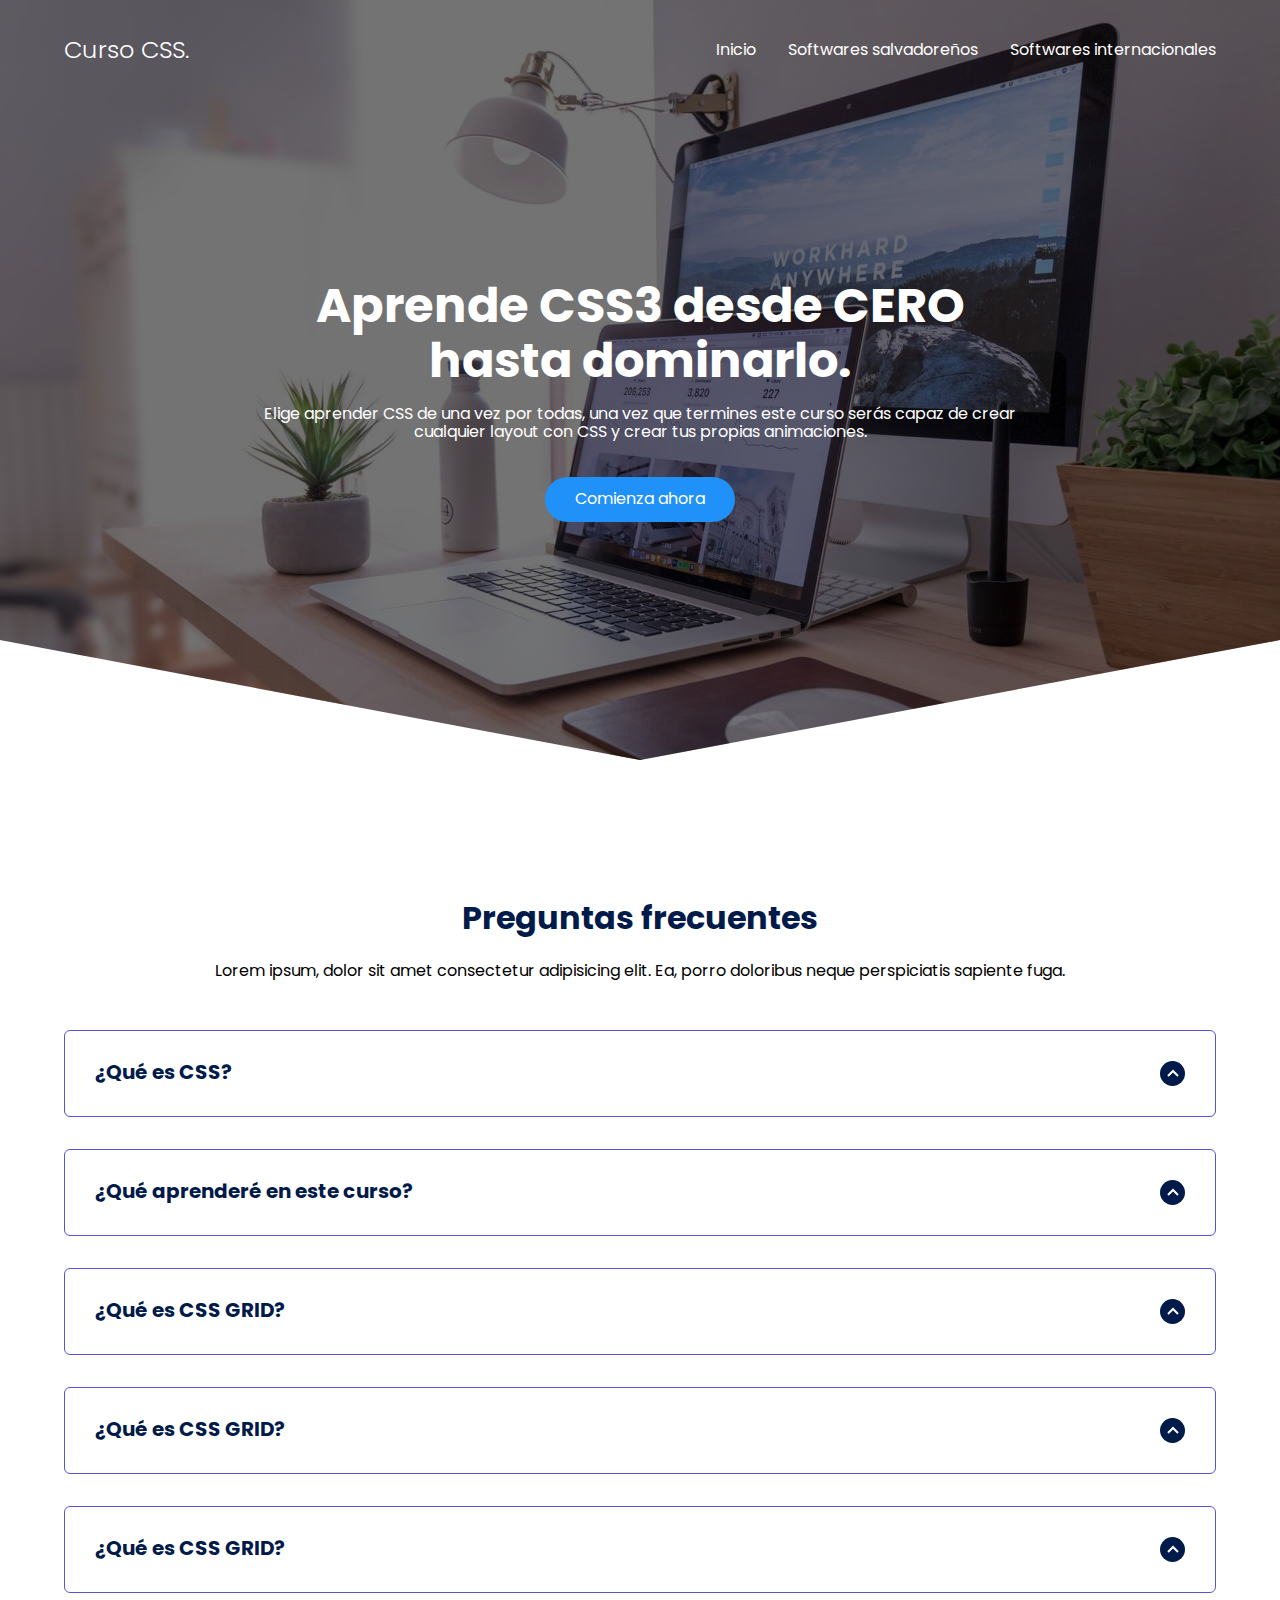
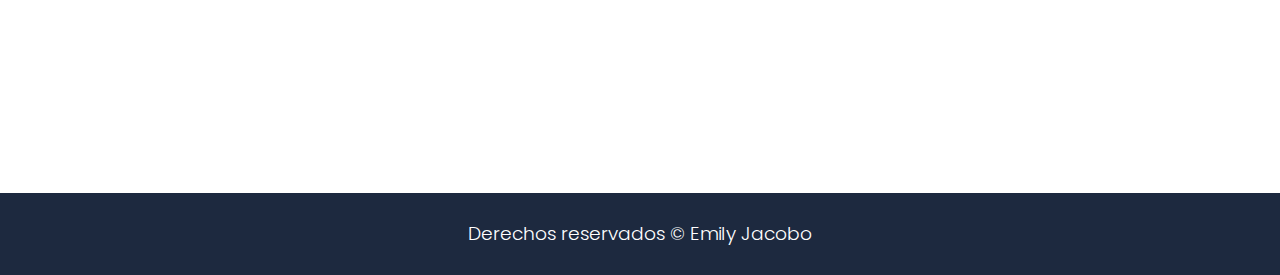
==== pages/softinter.html @ be158522 "PÁGINA CASI LISTA" ====
<!DOCTYPE html>
<html lang="es">

<head>
    <meta charset="UTF-8">
    <meta http-equiv="X-UA-Compatible" content="IE=edge">
    <meta name="viewport" content="width=device-width, initial-scale=1.0">
    <title>MASTER EN CSS</title>
    <link rel="stylesheet" href="../css/estilos.css">
    <link rel="stylesheet" href="../css/style.css">

</head>

<body>

    <header class="hero">
        <nav class="nav container">
            <div class="nav__logo">
                <h2 class="nav__title">Curso CSS.</h2>
            </div>

            <ul class="nav__link nav__link--menu">
                <li class="nav__items">
                    <a href="../index.html" class="nav__links">Inicio</a>
                </li>
                <li class="nav__items">
                    <a href="../pages/softsv.html" class="nav__links">Softwares salvadoreños</a>
                </li>
                <li class="nav__items">
                    <a href="#" class="nav__links">Softwares internacionales</a>
                </li>
                <img src="./images/close.svg" class="nav__close">
            </ul>

            <div class="nav__menu">
                <img src="./images/menu.svg" class="nav__img">
            </div>
        </nav>

        <section class="hero__container container">
            <h1 class="hero__title">Aprende CSS3 desde CERO hasta dominarlo.</h1>
            <p class="hero__paragraph">Elige aprender CSS de una vez por todas, una vez que termines este curso serás
                capaz de crear cualquier layout con CSS y crear tus propias animaciones.</p>
            <a href="#" class="cta">Comienza ahora</a>
        </section>
    </header>

    <main>

        <section class="questions container">
            <h2 class="subtitle">Preguntas frecuentes</h2>
            <p class="questions__paragraph">Lorem ipsum, dolor sit amet consectetur adipisicing elit. Ea, porro
                doloribus neque perspiciatis sapiente fuga.</p>

            <section class="questions__container">
                <article class="questions__padding">
                    <div class="questions__answer">
                        <h3 class="questions__title">¿Qué es CSS?
                            <span class="questions__arrow">
                                <img src="../img/arrow.svg" class="questions__img">
                            </span>
                        </h3>

                        <p class="questions__show">Lorem ipsum, dolor sit amet consectetur adipisicing elit. Quos
                            facere, quidem eum id excepturi assumenda explicabo nam accusamus veritatis voluptates
                            eveniet adipisci, dicta nihil nemo modi possimus officiis quam atque? Lorem ipsum, dolor sit
                            amet consectetur adipisicing elit. Quos facere, quidem eum id excepturi assumenda explicabo
                            nam accusamus veritatis voluptates eveniet adipisci, dicta nihil nemo modi possimus officiis
                            quam atque?</p>
                    </div>
                </article>

                <article class="questions__padding">
                    <div class="questions__answer">
                        <h3 class="questions__title">¿Qué aprenderé en este curso?
                            <span class="questions__arrow">
                                <img src="../img/arrow.svg" class="questions__img">
                            </span>
                        </h3>

                        <p class="questions__show">Lorem ipsum, dolor sit amet consectetur adipisicing elit. Quos
                            facere, quidem eum id excepturi assumenda explicabo nam accusamus veritatis voluptates
                            eveniet adipisci, dicta nihil nemo modi possimus officiis quam atque? Lorem ipsum, dolor sit
                            amet consectetur adipisicing elit. Quos facere, quidem eum id excepturi assumenda explicabo
                            nam accusamus veritatis voluptates eveniet adipisci, dicta nihil nemo modi possimus officiis
                            quam atque?</p>
                    </div>
                </article>

                <article class="questions__padding">
                    <div class="questions__answer">
                        <h3 class="questions__title">¿Qué es CSS GRID?
                            <span class="questions__arrow">
                                <img src="../img/arrow.svg" class="questions__img">
                            </span>
                        </h3>

                        <p class="questions__show">Lorem ipsum, dolor sit amet consectetur adipisicing elit. Quos
                            facere, quidem eum id excepturi assumenda explicabo nam accusamus veritatis voluptates
                            eveniet adipisci, dicta nihil nemo modi possimus officiis quam atque? Lorem ipsum, dolor sit
                            amet consectetur adipisicing elit. Quos facere, quidem eum id excepturi assumenda explicabo
                            nam accusamus veritatis voluptates eveniet adipisci, dicta nihil nemo modi possimus officiis
                            quam atque?</p>
                    </div>
                </article>

                <article class="questions__padding">
                    <div class="questions__answer">
                        <h3 class="questions__title">¿Qué es CSS GRID?
                            <span class="questions__arrow">
                                <img src="../img/arrow.svg" class="questions__img">
                            </span>
                        </h3>

                        <p class="questions__show">Lorem ipsum, dolor sit amet consectetur adipisicing elit. Quos
                            facere, quidem eum id excepturi assumenda explicabo nam accusamus veritatis voluptates
                            eveniet adipisci, dicta nihil nemo modi possimus officiis quam atque? Lorem ipsum, dolor sit
                            amet consectetur adipisicing elit. Quos facere, quidem eum id excepturi assumenda explicabo
                            nam accusamus veritatis voluptates eveniet adipisci, dicta nihil nemo modi possimus officiis
                            quam atque?</p>
                    </div>
                </article>

                <article class="questions__padding">
                    <div class="questions__answer">
                        <h3 class="questions__title">¿Qué es CSS GRID?
                            <span class="questions__arrow">
                                <img src="../img/arrow.svg" class="questions__img">
                            </span>
                        </h3>

                        <p class="questions__show">Lorem ipsum, dolor sit amet consectetur adipisicing elit. Quos
                            facere, quidem eum id excepturi assumenda explicabo nam accusamus veritatis voluptates
                            eveniet adipisci, dicta nihil nemo modi possimus officiis quam atque? Lorem ipsum, dolor sit
                            amet consectetur adipisicing elit. Quos facere, quidem eum id excepturi assumenda explicabo
                            nam accusamus veritatis voluptates eveniet adipisci, dicta nihil nemo modi possimus officiis
                            quam atque?</p>
                    </div>
                </article>
            </section>

        </section>
    </main>

    <footer class="footer">

        <section class="footer__copy container">
            <h3 class="footer__copyright">Derechos reservados &copy; Emily Jacobo</h3>
        </section>
    </footer>

    <script src="../js/questions.js"></script>
</body>

</html>
---- css/estilos.css ----
/*! normalize.css v8.0.1 | MIT License | github.com/necolas/normalize.css */

/* Document
   ========================================================================== */

/**
 * 1. Correct the line height in all browsers.
 * 2. Prevent adjustments of font size after orientation changes in iOS.
 */

 *{
    margin: 0;
    box-sizing: border-box;
} 

html {
    line-height: 1.15;
    /* 1 */
    -webkit-text-size-adjust: 100%;
    /* 2 */
}

/* Sections
     ========================================================================== */

/**
   * Remove the margin in all browsers.
   */

body {
    margin: 0;
}

/**
   * Render the `main` element consistently in IE.
   */

main {
    display: block;
}

/**
   * Correct the font size and margin on `h1` elements within `section` and
   * `article` contexts in Chrome, Firefox, and Safari.
   */

h1 {
    font-size: 2em;
    margin: 0;
}

/* Grouping content
     ========================================================================== */

/**
   * 1. Add the correct box sizing in Firefox.
   * 2. Show the overflow in Edge and IE.
   */

hr {
    box-sizing: content-box;
    /* 1 */
    height: 0;
    /* 1 */
    overflow: visible;
    /* 2 */
}

/**
   * 1. Correct the inheritance and scaling of font size in all browsers.
   * 2. Correct the odd `em` font sizing in all browsers.
   */

pre {
    font-family: monospace, monospace;
    /* 1 */
    font-size: 1em;
    /* 2 */
}

/* Text-level semantics
     ========================================================================== */

/**
   * Remove the gray background on active links in IE 10.
   */

a {
    background-color: transparent;
}

/**
   * 1. Remove the bottom border in Chrome 57-
   * 2. Add the correct text decoration in Chrome, Edge, IE, Opera, and Safari.
   */

abbr[title] {
    border-bottom: none;
    /* 1 */
    text-decoration: underline;
    /* 2 */
    text-decoration: underline dotted;
    /* 2 */
}

/**
   * Add the correct font weight in Chrome, Edge, and Safari.
   */

b,
strong {
    font-weight: bolder;
}

/**
   * 1. Correct the inheritance and scaling of font size in all browsers.
   * 2. Correct the odd `em` font sizing in all browsers.
   */

code,
kbd,
samp {
    font-family: monospace, monospace;
    /* 1 */
    font-size: 1em;
    /* 2 */
}

/**
   * Add the correct font size in all browsers.
   */

small {
    font-size: 80%;
}

/**
   * Prevent `sub` and `sup` elements from affecting the line height in
   * all browsers.
   */

sub,
sup {
    font-size: 75%;
    line-height: 0;
    position: relative;
    vertical-align: baseline;
}

sub {
    bottom: -0.25em;
}

sup {
    top: -0.5em;
}

/* Embedded content
     ========================================================================== */

/**
   * Remove the border on images inside links in IE 10.
   */

img {
    border-style: none;
}

/* Forms
     ========================================================================== */

/**
   * 1. Change the font styles in all browsers.
   * 2. Remove the margin in Firefox and Safari.
   */

button,
input,
optgroup,
select,
textarea {
    font-family: inherit;
    /* 1 */
    font-size: 100%;
    /* 1 */
    line-height: 1.15;
    /* 1 */
    margin: 0;
    /* 2 */
}

/**
   * Show the overflow in IE.
   * 1. Show the overflow in Edge.
   */

button,
input {
    /* 1 */
    overflow: visible;
}

/**
   * Remove the inheritance of text transform in Edge, Firefox, and IE.
   * 1. Remove the inheritance of text transform in Firefox.
   */

button,
select {
    /* 1 */
    text-transform: none;
}

/**
   * Correct the inability to style clickable types in iOS and Safari.
   */

button,
[type="button"],
[type="reset"],
[type="submit"] {
    -webkit-appearance: button;
}

/**
   * Remove the inner border and padding in Firefox.
   */

button::-moz-focus-inner,
[type="button"]::-moz-focus-inner,
[type="reset"]::-moz-focus-inner,
[type="submit"]::-moz-focus-inner {
    border-style: none;
    padding: 0;
}

/**
   * Restore the focus styles unset by the previous rule.
   */

button:-moz-focusring,
[type="button"]:-moz-focusring,
[type="reset"]:-moz-focusring,
[type="submit"]:-moz-focusring {
    outline: 1px dotted ButtonText;
}

/**
   * Correct the padding in Firefox.
   */

fieldset {
    padding: 0.35em 0.75em 0.625em;
}

/**
   * 1. Correct the text wrapping in Edge and IE.
   * 2. Correct the color inheritance from `fieldset` elements in IE.
   * 3. Remove the padding so developers are not caught out when they zero out
   *    `fieldset` elements in all browsers.
   */

legend {
    box-sizing: border-box;
    /* 1 */
    color: inherit;
    /* 2 */
    display: table;
    /* 1 */
    max-width: 100%;
    /* 1 */
    padding: 0;
    /* 3 */
    white-space: normal;
    /* 1 */
}

/**
   * Add the correct vertical alignment in Chrome, Firefox, and Opera.
   */

progress {
    vertical-align: baseline;
}

/**
   * Remove the default vertical scrollbar in IE 10+.
   */

textarea {
    overflow: auto;
}

/**
   * 1. Add the correct box sizing in IE 10.
   * 2. Remove the padding in IE 10.
   */

[type="checkbox"],
[type="radio"] {
    box-sizing: border-box;
    /* 1 */
    padding: 0;
    /* 2 */
}

/**
   * Correct the cursor style of increment and decrement buttons in Chrome.
   */

[type="number"]::-webkit-inner-spin-button,
[type="number"]::-webkit-outer-spin-button {
    height: auto;
}

/**
   * 1. Correct the odd appearance in Chrome and Safari.
   * 2. Correct the outline style in Safari.
   */

[type="search"] {
    -webkit-appearance: textfield;
    /* 1 */
    outline-offset: -2px;
    /* 2 */
}

/**
   * Remove the inner padding in Chrome and Safari on macOS.
   */

[type="search"]::-webkit-search-decoration {
    -webkit-appearance: none;
}

/**
   * 1. Correct the inability to style clickable types in iOS and Safari.
   * 2. Change font properties to `inherit` in Safari.
   */

::-webkit-file-upload-button {
    -webkit-appearance: button;
    /* 1 */
    font: inherit;
    /* 2 */
}

/* Interactive
     ========================================================================== */

/*
   * Add the correct display in Edge, IE 10+, and Firefox.
   */

details {
    display: block;
}

/*
   * Add the correct display in all browsers.
   */

summary {
    display: list-item;
}

/* Misc
     ========================================================================== */

/**
   * Add the correct display in IE 10+.
   */

template {
    display: none;
}

/**
   * Add the correct display in IE 10.
   */

[hidden] {
    display: none;
}
---- css/style.css ----
@import url('https://fonts.googleapis.com/css2?family=Poppins:wght@300;400;600;700&display=swap');

:root {
    --padding-container: 100px 0;
    --color-title: #001A49;
}

body {
    font-family: 'Poppins', sans-serif;
}

.container {
    width: 90%;
    max-width: 1200px;
    margin: 0 auto;
    overflow: hidden;
    padding: var(--padding-container);
}

.hero {
    width: 100%;
    height: 100vh;
    min-height: 600px;
    max-height: 800px;
    position: relative;
    display: grid;
    grid-template-rows: 100px 1fr;
    color: #fff;
}

.hero::before {
    content: "";
    position: absolute;
    top: 0;
    left: 0;
    width: 100%;
    height: 100%;
    background-image: linear-gradient(180deg, #0000008c 0%, #0000008c 100%), url('../img/computer.jpg');
    background-size: cover;
    clip-path: polygon(0 0, 100% 0, 100% 80%, 50% 95%, 0 80%);
    z-index: -1;
}


/* Nav */

.nav {
    --padding-container: 0;
    height: 100%;
    display: flex;
    align-items: center;
}

.nav__title {
    font-weight: 300;
}

.nav__link {
    margin-left: auto;
    padding: 0;
    display: grid;
    grid-auto-flow: column;
    grid-auto-columns: max-content;
    gap: 2em;
}

.nav__items {
    list-style: none;
}

.nav__links {
    color: #fff;
    text-decoration: none;
}

.nav__menu {
    margin-left: auto;
    cursor: pointer;
    display: none;
}

.nav__img {
    display: block;
    width: 30px;
}


.nav__close {
    display: var(--show, none);
}


/* Hero container */

.hero__container {
    max-width: 800px;
    --padding-container: 0;
    display: grid;
    grid-auto-rows: max-content;
    align-content: center;
    gap: 1em;
    padding-bottom: 100px;
    text-align: center;
}

.hero__title {
    font-size: 3rem;
}

.hero__paragraph {
    margin-bottom: 20px;
}

.cta {
    display: inline-block;
    background-color: #2091F9;
    justify-self: center;
    color: #fff;
    text-decoration: none;
    padding: 13px 30px;
    border-radius: 32px;
}

/* About */

.about {
    text-align: center;
}

.subtitle {
    color: var(--color-title);
    font-size: 2rem;
    margin-bottom: 25px;
}


.about__paragraph {
    line-height: 1.7;
}

.about__main {
    padding-top: 80px;
    display: grid;
    width: 90%;
    margin: 0 auto;
    gap: 1em;
    overflow: hidden;
    grid-template-columns: repeat(auto-fit, minmax(260px, auto));
}


.about__icons {
    display: grid;
    gap: 1em;
    justify-items: center;
    width: 260px;
    overflow: hidden;
    margin: 0 auto;
}

.about__icon {
    width: 40px;
}

/* Knowledge */

.knowledge {
    background-color: #e5e5f7;
    background-image: radial-gradient(#444cf7 0.5px, transparent 0.5px), radial-gradient(#444cf7 0.5px, #e5e5f7 0.5px);
    background-size: 20px 20px;
    background-position: 0 0, 10px 10px;
    overflow: hidden;
}

.knowledge__container{
    display: grid;
    grid-template-columns: 1fr 1fr;
    gap: 1em;
    align-items: center;
}

.knowledge__picture{
    max-width: 500px;
}

.knowledge__paragraph{
    line-height: 1.7;
    margin-bottom: 15px;
}

.knowledge__img{
    width: 100%;
    display: block;
}

/* price */

.price{
    text-align: center;
}

.price__table{
    padding-top: 60px;
    display: flex;
    flex-wrap: wrap;
    gap: 2.5em;
    justify-content: space-evenly;
    align-items: center;
}

.price__element{
    background-color: #e5e5f7;
    text-align: center;
    border-radius: 10px;
    width: 330px;
    padding: 40px;
    --color-plan: #696871;
    --color-price: #1D293F;
    --bg-cta: #fff;
    --color-cta: #5454D4;
    --color-items: #696871;
}

.price__element--best{
    width: 370px;
    padding: 60px 40px;
    background-color: #FF7143;
    --color-plan: rgb(255 255 255 / 75%);
    --color-price: #fff;
    --bg-cta: #9F3919;
    --color-cta: #FFF;
    --color-items: #fff;
}


.price__name{
    color: var(--color-plan);
    margin-bottom: 15px;
    font-weight: 300;
}

.price__price{
    font-size: 2.5rem;
    color: var(--color-price);
}

.price__items{
    margin-top: 35px;
    display: grid;
    gap: 1em;
    font-weight: 300;
    font-size: 1.2rem;
    margin-bottom: 50px;
    color: var(--color-items);
}

.price__cta{
    display: block;
    padding: 20px 0;
    border-radius: 10px;
    text-decoration: none;
    background-color: var(--bg-cta);
    font-weight: 600;
    color: var(--color-cta);
    box-shadow: 0 0 1px rgba(0, 0, 0, .5);
}

/* Testimony */

.testimony{
    background-color: #FAEEFF ;
}

.testimony__container{
    display: grid;
    grid-template-columns: 50px 1fr 50px;
    gap: 1em;
    align-items: center;
}

.testimony__body{
    display: grid;
    grid-template-columns: 1fr max-content;
    justify-content: space-between;
    align-items: center;
    gap: 2em;
    grid-column: 2/3;
    grid-row: 1/2;
    opacity: 0;
    pointer-events: none;
}


.testimony__body--show{
    pointer-events: unset;
    opacity: 1;
    transition: opacity 1.5s ease-in-out;
}

.testimony__img{
    width: 250px;
    height: 250px;
    border-radius: 50%;
    object-fit: cover;
    object-position: 50% 30%;
}

.testimony__texts{
    max-width: 700px;
}

.testimony__course{
    background-color: royalblue;
    color: #fff;
    display: inline-block;
    padding: 5px;
}

.testimony__arrow{
    width: 90%;
    cursor: pointer;
}

/* Questions */

.questions{
    text-align: center;
}

.questions__container{
    display: grid;
    gap: 2em;
    padding-top: 50px;
    padding-bottom: 100px;
}

.questions__padding{
    padding: 0;
    transition: padding .3s;
    border: 1px solid #5454D4;
    border-radius: 6px;
}

.questions__padding--add{
    padding-bottom: 30px;
}

.questions__answer{
    padding: 0 30px 0;
    overflow: hidden;
}

.questions__title{
    text-align: left;
    display: flex;
    font-size: 20px;
    padding: 30px 0 30px;
    cursor: pointer;
    color: var(--color-title);
    justify-content: space-between;
}

.questions__arrow{
    border-radius: 50%;
    background-color: var(--color-title);
    width: 25px;
    height: 25px;
    display: flex;
    justify-content: center;
    align-items: center;
    align-self: flex-end;
    margin-left: 10px;
    transition:  transform .3s;
}

.questions__arrow--rotate{
    transform: rotate(180deg);
}

.questions__show{
    text-align: left;
    height: 0;
    transition: height .3s;
}

.questions__img{
    display: block;
}

.questions__copy{
    width: 60%;
    margin: 0 auto;
    margin-bottom: 30px;
}

/* Footer */

.footer{
    background-color: #1D293F;
}

.footer__title{
    font-weight: 300;
    font-size: 2rem;
    margin-bottom: 30px;
}

.footer__title, .footer__newsletter{
    color: #fff;
}


.footer__container{
    display: flex;
    justify-content: space-between;
    align-items: center;
    border-bottom: 1px solid #fff;
    padding-bottom: 60px;
}

.nav--footer{
    padding-bottom: 20px;
    display: grid;
    gap: 1em;
    grid-auto-flow: row;
    height: 100%;
}

.nav__link--footer{
    display: flex;
    margin: 0;
    margin-right: 20px;
    flex-wrap: wrap;
}

.footer__inputs{
    margin-top: 10px;
    display: flex;
    overflow: hidden;
}

.footer__input{
    background-color: #fff;
    height: 50px;
    display: block;
    padding-left: 10px;
    border-radius: 6px;
    font-size: 1rem;
    outline: none;
    border: none;
    margin-right: 16px;
}

.footer__submit{
    margin-left: auto;
    display: inline-block;
    height: 50px;
    padding: 0 20px ;
    background-color: #2091F9;
    border: none;
    font-size: 1rem;
    color: #fff;
    border-radius: 6px;
    cursor: pointer;
}

.footer__copy{
    --padding-container: 30px 0;
    text-align: center;
    color: #fff;
}

.footer__copyright{
    font-weight: 300;
}

.footer__icons{
    margin-bottom: 10px;
}

.footer__img{
    width: 30px;
}

/* Media queries */

@media (max-width:800px){
    .nav__menu{
        display: block;
    }

    .nav__link--menu{
        position: fixed;
        background-color: #000;
        top: 0;
        left: 0;
        height: 100%;
        width: 100%;
        display: flex;
        flex-direction: column;
        justify-content: space-evenly;
        align-items: center;
        z-index: 100;
        opacity: 0;
        pointer-events: none;
        transition: .7s opacity;
    }

    .nav__link--show{
        --show: block;
        opacity:1 ;
        pointer-events: unset;
    }

    .nav__close{
        position: absolute;
        top: 30px;
        right: 30px;
        width: 30px;
        cursor: pointer;
    }

    .hero__title{
        font-size: 2.5rem;
    }


    .about__main{
        gap: 2em;
    }

    .about__icons:last-of-type{
        grid-column: 1/-1;
    }


    .knowledge__container{
        grid-template-columns: 1fr;
        grid-template-rows: max-content 1fr;
        gap: 3em;
        text-align: center;
    }

    .knowledge__picture{
        grid-row: 1/2;
        justify-self: center;
    }

    .testimony__container{
        grid-template-columns: 30px 1fr 30px;
    }

    .testimony__body{
        grid-template-columns: 1fr;
        grid-template-rows: max-content max-content;
        gap: 3em;
        justify-items:center ;
    }


    .testimony__img{
        width: 200px;
        height: 200px;
        
    }

    .questions__copy{
        width: 100%;
    }

    .footer__container{
        flex-wrap: wrap;
    }

    .nav--footer{
        width: 100%;
        justify-items: center;
    }

    .nav__link--footer{
        width: 100%;
        justify-content: space-evenly;
        margin: 0;
    }

    .footer__form{
        width: 100%;
        justify-content: space-evenly;
    }

    .footer__input{
        flex: 1;
    }

}

@media (max-width:600px){
    .hero__title{
        font-size: 2rem;
    }

    .hero__paragraph{
        font-size: 1rem;
    }

    .subtitle{
        font-size: 1.8rem;
    }

    .price__element{
        width: 90%;
    }

    .price__element--best{
        width: 90%;
        /* padding: 40px; */
    }

    .price__price{
        font-size: 2rem;
    }

    .testimony{
        --padding-container: 60px 0;
    }

    .testimony__container{
        grid-template-columns: 28px 1fr 28px;
        gap: .9em;
    }

    .testimony__arrow{
        width: 100%;
    }

    .testimony__course{
        margin-top: 15px;
    }

    .questions__title{
        font-size: 1rem;
    }

    .footer__title{
        justify-self: start;
        margin-bottom: 15px;
    }

    .nav--footer{
        padding-bottom: 60px;
    }

    .nav__link--footer{
        justify-content: space-between;
    }

    .footer__inputs{
        flex-wrap: wrap;
    }

    .footer__input{
        flex-basis: 100%;
        margin: 0;
        margin-bottom: 16px;
    }

    .footer__submit{
        margin-right: auto;
        margin-left: 0;
        

        /* 
        margin:0;
        width: 100%;
        */
    }
}
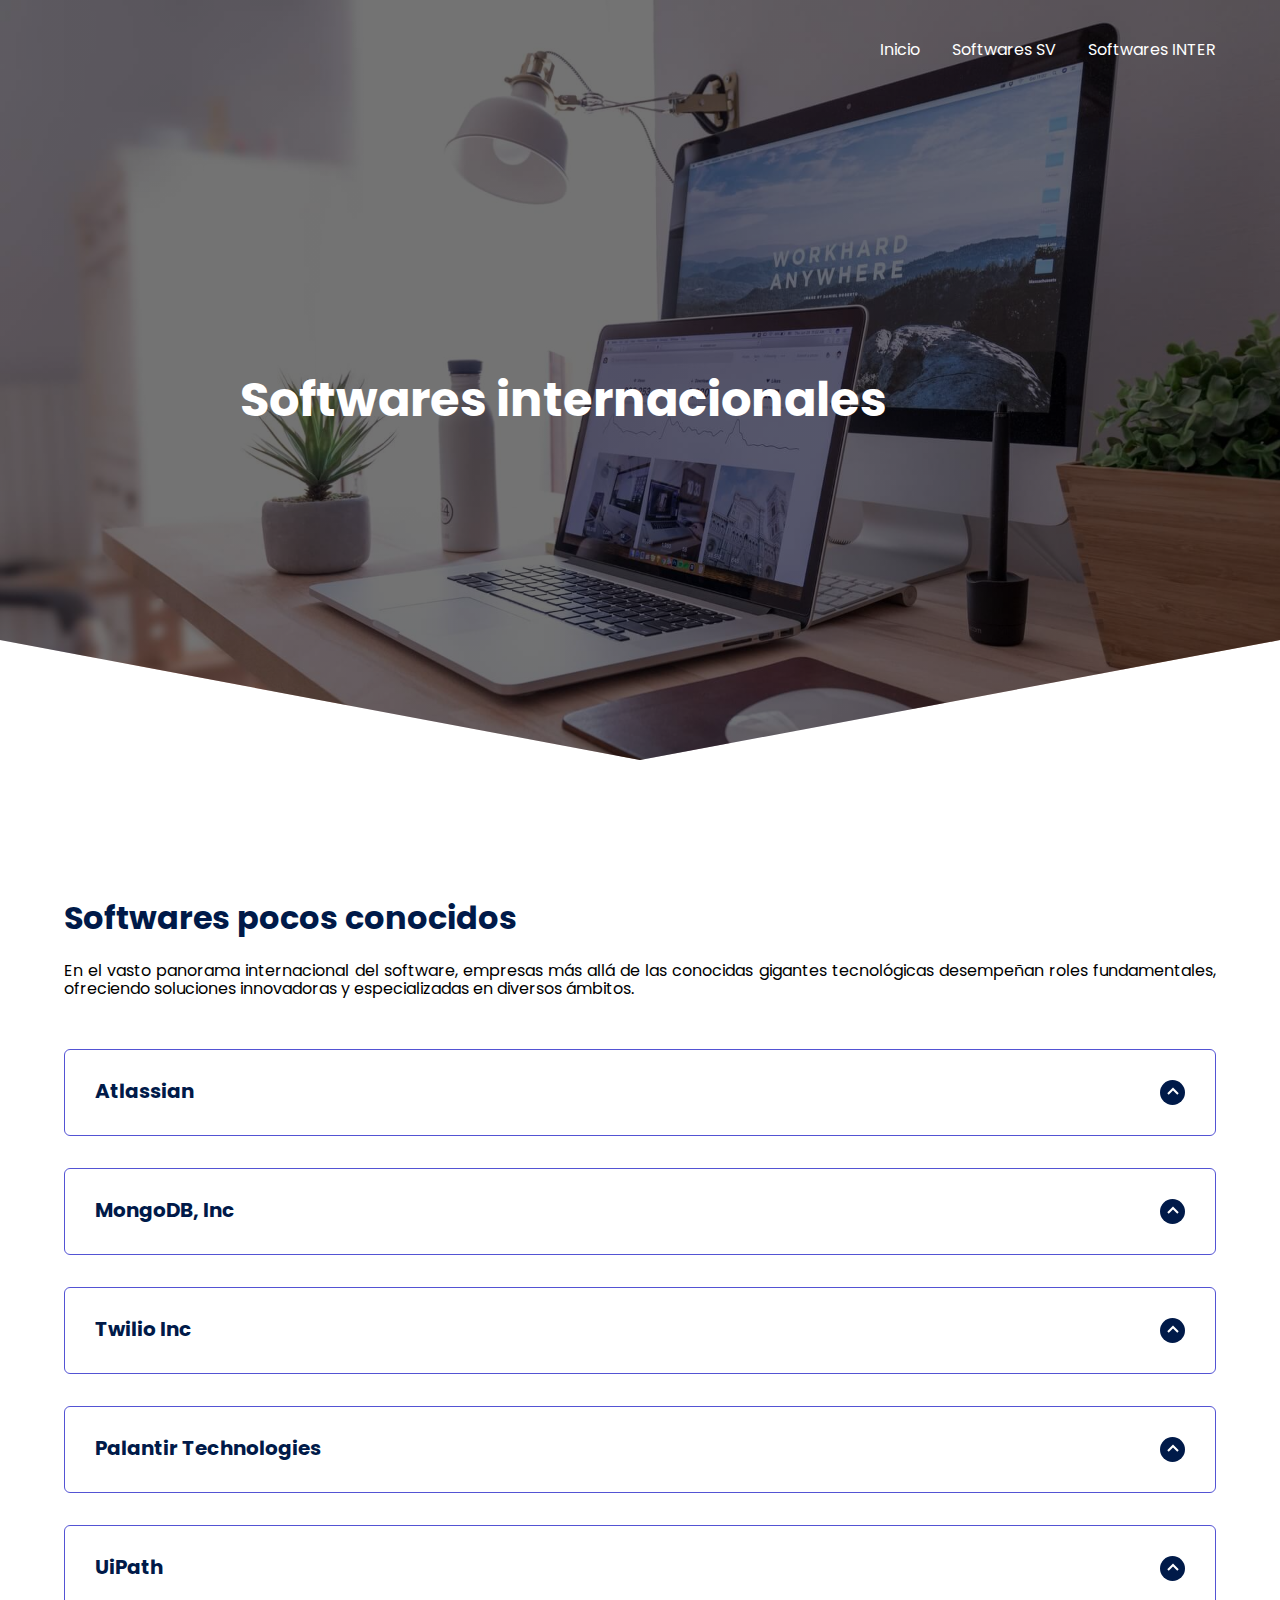
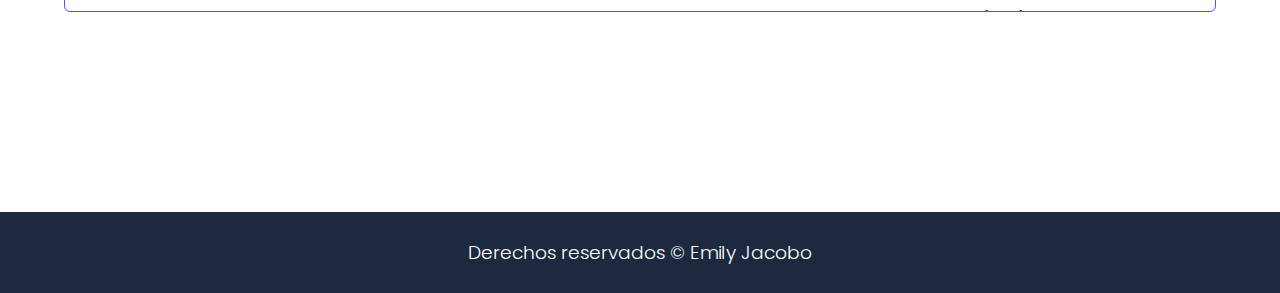
==== commit 0da8cb13: "PÁGINA LISTAgit add .!" ====
--- a/pages/softinter.html
+++ b/pages/softinter.html
@@ -15,19 +15,15 @@
 
     <header class="hero">
         <nav class="nav container">
-            <div class="nav__logo">
-                <h2 class="nav__title">Curso CSS.</h2>
-            </div>
-
             <ul class="nav__link nav__link--menu">
                 <li class="nav__items">
                     <a href="../index.html" class="nav__links">Inicio</a>
                 </li>
                 <li class="nav__items">
-                    <a href="../pages/softsv.html" class="nav__links">Softwares salvadoreños</a>
+                    <a href="../pages/softsv.html" class="nav__links">Softwares SV</a>
                 </li>
                 <li class="nav__items">
-                    <a href="#" class="nav__links">Softwares internacionales</a>
+                    <a href="#" class="nav__links">Softwares INTER</a>
                 </li>
                 <img src="./images/close.svg" class="nav__close">
             </ul>
@@ -38,103 +34,74 @@
         </nav>
 
         <section class="hero__container container">
-            <h1 class="hero__title">Aprende CSS3 desde CERO hasta dominarlo.</h1>
-            <p class="hero__paragraph">Elige aprender CSS de una vez por todas, una vez que termines este curso serás
-                capaz de crear cualquier layout con CSS y crear tus propias animaciones.</p>
-            <a href="#" class="cta">Comienza ahora</a>
+            <h1 class="hero__title">Softwares internacionales</h1>
         </section>
     </header>
 
     <main>
 
         <section class="questions container">
-            <h2 class="subtitle">Preguntas frecuentes</h2>
-            <p class="questions__paragraph">Lorem ipsum, dolor sit amet consectetur adipisicing elit. Ea, porro
-                doloribus neque perspiciatis sapiente fuga.</p>
+            <h2 class="subtitle">Softwares pocos conocidos</h2>
+            <p class="questions__paragraph">En el vasto panorama internacional del software, empresas más allá de las conocidas gigantes tecnológicas desempeñan roles fundamentales, ofreciendo soluciones innovadoras y especializadas en diversos ámbitos.</p>
 
             <section class="questions__container">
                 <article class="questions__padding">
                     <div class="questions__answer">
-                        <h3 class="questions__title">¿Qué es CSS?
+                        <h3 class="questions__title">Atlassian
                             <span class="questions__arrow">
                                 <img src="../img/arrow.svg" class="questions__img">
                             </span>
                         </h3>
 
-                        <p class="questions__show">Lorem ipsum, dolor sit amet consectetur adipisicing elit. Quos
-                            facere, quidem eum id excepturi assumenda explicabo nam accusamus veritatis voluptates
-                            eveniet adipisci, dicta nihil nemo modi possimus officiis quam atque? Lorem ipsum, dolor sit
-                            amet consectetur adipisicing elit. Quos facere, quidem eum id excepturi assumenda explicabo
-                            nam accusamus veritatis voluptates eveniet adipisci, dicta nihil nemo modi possimus officiis
-                            quam atque?</p>
+                        <p class="questions__show">Fundada en Australia en 2002, Atlassian se centra en el desarrollo de herramientas de software para la gestión de proyectos y colaboración. Sus productos incluyen Jira (para seguimiento de problemas y proyectos), Confluence (para colaboración y documentación) y Bitbucket (para gestión de repositorios de código).</p>
                     </div>
                 </article>
 
                 <article class="questions__padding">
                     <div class="questions__answer">
-                        <h3 class="questions__title">¿Qué aprenderé en este curso?
+                        <h3 class="questions__title">MongoDB, Inc
                             <span class="questions__arrow">
                                 <img src="../img/arrow.svg" class="questions__img">
                             </span>
                         </h3>
 
-                        <p class="questions__show">Lorem ipsum, dolor sit amet consectetur adipisicing elit. Quos
-                            facere, quidem eum id excepturi assumenda explicabo nam accusamus veritatis voluptates
-                            eveniet adipisci, dicta nihil nemo modi possimus officiis quam atque? Lorem ipsum, dolor sit
-                            amet consectetur adipisicing elit. Quos facere, quidem eum id excepturi assumenda explicabo
-                            nam accusamus veritatis voluptates eveniet adipisci, dicta nihil nemo modi possimus officiis
-                            quam atque?</p>
+                        <p class="questions__show">MongoDB, con sede en Nueva York, es conocida por su base de datos NoSQL homónima. Fundada en 2007, MongoDB ofrece una plataforma que permite a las empresas desarrollar aplicaciones escalables y flexibles, gestionando datos no estructurados.</p>
                     </div>
                 </article>
 
                 <article class="questions__padding">
                     <div class="questions__answer">
-                        <h3 class="questions__title">¿Qué es CSS GRID?
+                        <h3 class="questions__title">Twilio Inc
                             <span class="questions__arrow">
                                 <img src="../img/arrow.svg" class="questions__img">
                             </span>
                         </h3>
 
-                        <p class="questions__show">Lorem ipsum, dolor sit amet consectetur adipisicing elit. Quos
-                            facere, quidem eum id excepturi assumenda explicabo nam accusamus veritatis voluptates
-                            eveniet adipisci, dicta nihil nemo modi possimus officiis quam atque? Lorem ipsum, dolor sit
-                            amet consectetur adipisicing elit. Quos facere, quidem eum id excepturi assumenda explicabo
-                            nam accusamus veritatis voluptates eveniet adipisci, dicta nihil nemo modi possimus officiis
-                            quam atque?</p>
+                        <p class="questions__show">Con sede en San Francisco, Twilio fue fundada en 2008 y se especializa en servicios de comunicación en la nube. Proporciona APIs para mensajes de texto, voz, video y autenticación, permitiendo a las empresas integrar fácilmente la comunicación en sus aplicaciones.</p>
                     </div>
                 </article>
 
                 <article class="questions__padding">
                     <div class="questions__answer">
-                        <h3 class="questions__title">¿Qué es CSS GRID?
+                        <h3 class="questions__title">Palantir Technologies
                             <span class="questions__arrow">
                                 <img src="../img/arrow.svg" class="questions__img">
                             </span>
                         </h3>
 
-                        <p class="questions__show">Lorem ipsum, dolor sit amet consectetur adipisicing elit. Quos
-                            facere, quidem eum id excepturi assumenda explicabo nam accusamus veritatis voluptates
-                            eveniet adipisci, dicta nihil nemo modi possimus officiis quam atque? Lorem ipsum, dolor sit
-                            amet consectetur adipisicing elit. Quos facere, quidem eum id excepturi assumenda explicabo
-                            nam accusamus veritatis voluptates eveniet adipisci, dicta nihil nemo modi possimus officiis
-                            quam atque?</p>
+                        <p class="questions__show">Fundada en 2003, Palantir, con sede en Denver, se especializa en análisis de datos y software para inteligencia empresarial. Su plataforma permite a las organizaciones analizar grandes conjuntos de datos para tomar decisiones informadas.</p>
                     </div>
                 </article>
 
                 <article class="questions__padding">
                     <div class="questions__answer">
-                        <h3 class="questions__title">¿Qué es CSS GRID?
+                        <h3 class="questions__title">UiPath
                             <span class="questions__arrow">
                                 <img src="../img/arrow.svg" class="questions__img">
                             </span>
                         </h3>
 
-                        <p class="questions__show">Lorem ipsum, dolor sit amet consectetur adipisicing elit. Quos
-                            facere, quidem eum id excepturi assumenda explicabo nam accusamus veritatis voluptates
-                            eveniet adipisci, dicta nihil nemo modi possimus officiis quam atque? Lorem ipsum, dolor sit
-                            amet consectetur adipisicing elit. Quos facere, quidem eum id excepturi assumenda explicabo
-                            nam accusamus veritatis voluptates eveniet adipisci, dicta nihil nemo modi possimus officiis
-                            quam atque?</p>
+                        <p class="questions__show">UiPath, con sede en Nueva York, es una empresa de software de automatización de procesos robóticos (RPA). Fundada en 2005, proporciona soluciones que permiten a las empresas automatizar tareas repetitivas y mejorar la eficiencia operativa.</p>
                     </div>
                 </article>
             </section>
--- a/css/style.css
+++ b/css/style.css
@@ -7,6 +7,7 @@
 
 body {
     font-family: 'Poppins', sans-serif;
+    text-align: justify;
 }
 
 .container {
@@ -105,6 +106,7 @@
 
 .hero__title {
     font-size: 3rem;
+    text-align: justify;
 }
 
 .hero__paragraph {
@@ -135,10 +137,12 @@
 
 
 .about__paragraph {
-    line-height: 1.7;
+    line-height: 1;
+    text-align: justify;
 }
 
 .about__main {
+    text-align: justify;
     padding-top: 80px;
     display: grid;
     width: 90%;
@@ -189,7 +193,7 @@
 }
 
 .knowledge__img{
-    width: 100%;
+    width: 80%;
     display: block;
 }
 
@@ -288,6 +292,7 @@
     grid-row: 1/2;
     opacity: 0;
     pointer-events: none;
+    text-align: justify;
 }
 
 
@@ -324,10 +329,11 @@
 /* Questions */
 
 .questions{
-    text-align: center;
+    text-align: justify;
 }
 
 .questions__container{
+    text-align: justify;
     display: grid;
     gap: 2em;
     padding-top: 50px;
@@ -378,7 +384,7 @@
 }
 
 .questions__show{
-    text-align: left;
+    text-align: justify;
     height: 0;
     transition: height .3s;
 }
